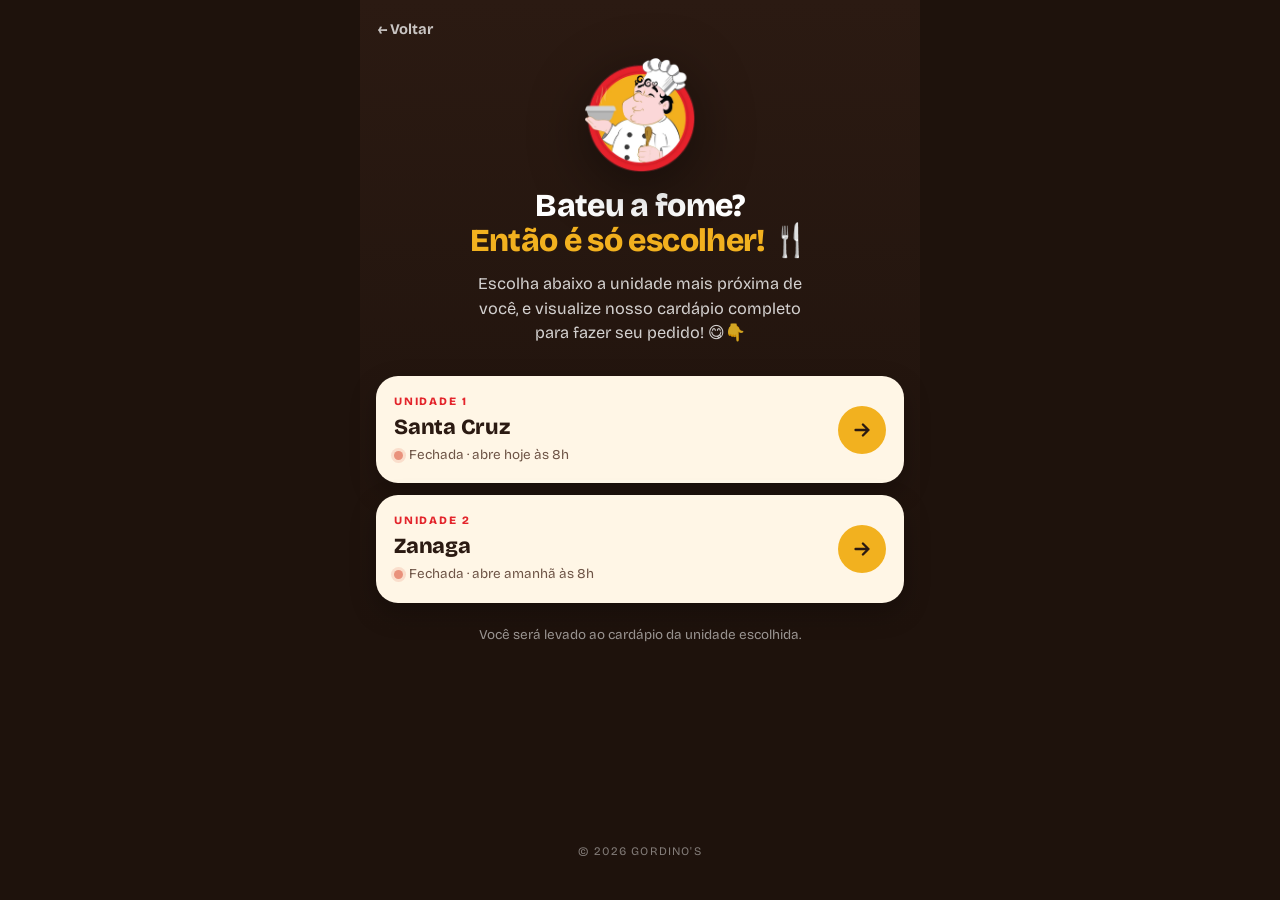
==== pedido.html @ 53ca82d0 "Prévia: página Fazer pedido com escolha da unidade e cardápio de cada loja Co-Authored-By: Claude Op" ====
<!DOCTYPE html>
<html lang="pt-BR">
<head>
<meta charset="UTF-8">
<meta name="viewport" content="width=device-width, initial-scale=1.0">
<title>Fazer pedido · Gordino's</title>
<meta property="og:type" content="website">
<meta property="og:title" content="Bateu a fome? Então é só escolher! 🍴">
<meta property="og:description" content="Escolha a unidade do Gordino's mais próxima e faça seu pedido.">
<meta property="og:image" content="https://richardpessuti.github.io/Site-Gordino-s/og-image.png">
<meta name="theme-color" content="#2B1A12">
<link rel="icon" href="logo.webp">
<link rel="preconnect" href="https://fonts.googleapis.com">
<link rel="preconnect" href="https://fonts.gstatic.com" crossorigin>
<link href="https://fonts.googleapis.com/css2?family=Bricolage+Grotesque:opsz,wght@12..96,500;12..96,700;12..96,800&family=Fraunces:ital,opsz,wght@1,9..144,500&display=swap" rel="stylesheet">
<link rel="stylesheet" href="estilo.css">
<style>
  .back{display:inline-flex;align-items:center;gap:6px;margin:18px 0 0 18px;color:rgba(255,255,255,0.75);text-decoration:none;font-weight:700;font-size:0.92rem;}
  .order-hero{padding:18px 24px 8px;text-align:center;}
  .order-hero .hero-logo{width:110px;}
  .order-title{font-weight:800;font-size:2rem;line-height:1.1;letter-spacing:-0.02em;color:#fff;margin-top:6px;}
  .order-title span{color:var(--accent);}
  .order-text{margin:14px auto 0;max-width:30ch;font-size:1.02rem;color:rgba(255,255,255,0.8);}
  .units{padding:22px 16px 8px;display:grid;gap:12px;}
  .unit-btn{display:flex;align-items:center;gap:14px;padding:18px;border-radius:22px;background:var(--cream);color:var(--ink);text-decoration:none;
    box-shadow:0 10px 26px rgba(0,0,0,0.25);transition:transform .15s;}
  .unit-btn:active{transform:scale(0.98);}
  .unit-btn i{display:block;font-style:normal;font-size:0.7rem;letter-spacing:0.16em;text-transform:uppercase;font-weight:800;color:var(--accent-2);}
  .unit-btn b{display:block;font-size:1.35rem;font-weight:800;letter-spacing:-0.01em;}
  .unit-btn small{display:flex;align-items:center;gap:6px;margin-top:2px;font-size:0.84rem;color:var(--ink-soft);}
  .unit-btn .arrow{margin-left:auto;flex:none;width:48px;height:48px;border-radius:50%;background:var(--accent);display:grid;place-items:center;}
  .unit-btn .arrow svg{width:22px;height:22px;}
  .note{text-align:center;font-size:0.84rem;color:rgba(255,255,255,0.55);margin-top:14px;padding:0 24px;}
  .page{display:flex;flex-direction:column;}
  .footer{margin-top:auto;padding-bottom:40px;}
</style>
</head>
<body>
<div class="page">
  <a class="back" href="previa.html">&larr; Voltar</a>

  <header class="order-hero">
    <div class="hero-logo"><img src="logo.webp" alt="Gordino's" width="463" height="480"></div>
    <h1 class="order-title">Bateu a fome?<br><span>Então é só escolher!</span> 🍴</h1>
    <p class="order-text">Escolha abaixo a unidade mais próxima de você, e visualize nosso cardápio completo para fazer seu pedido! 😋👇</p>
  </header>

  <main class="units" id="units"></main>
  <p class="note">Você será levado ao cardápio da unidade escolhida.</p>

  <footer class="footer">
    <p class="copy">© <span id="year"></span> Gordino's</p>
  </footer>
</div>

<script src="dados.js"></script>
<script>
var ARROW = '<svg viewBox="0 0 24 24" fill="none" stroke="#2B1A12" stroke-width="2.6" stroke-linecap="round" stroke-linejoin="round" aria-hidden="true"><path d="M5 12h14M13 6l6 6-6 6"/></svg>';
var html = "";
SITE.unidades.forEach(function(u){
  var st = status(u.horarios);
  html += '<a class="unit-btn" href="' + u.pedido + '"><span><i>' + esc(u.aba) + '</i><b>' + esc(u.titulo) + '</b>' +
    '<small><span class="dot' + (st.open ? '' : ' closed') + '"></span>' + esc(st.text) + '</small></span>' +
    '<span class="arrow">' + ARROW + '</span></a>';
});
$("units").innerHTML = html;
$("year").textContent = now.getFullYear();
</script>
</body>
</html>
---- estilo.css ----
:root{
    --bg-1:#2B1A12;
    --bg-2:#1E120C;
    --accent:#F2B11F;
    --accent-2:#E3242B;
    --cream:#FFF6E6;
    --cream-2:#FBEBCF;
    --ink:#2B1A12;
    --ink-soft:#6E5446;
    --line:rgba(43,26,18,0.15);
  }
  *{margin:0;padding:0;box-sizing:border-box;}
  html{scroll-behavior:smooth;}
  body{font-family:'Bricolage Grotesque',system-ui,sans-serif;background:var(--bg-2);color:var(--cream);-webkit-font-smoothing:antialiased;line-height:1.5;}
  .page{max-width:560px;margin:0 auto;min-height:100vh;background:linear-gradient(180deg,var(--bg-1) 0%,var(--bg-2) 70%);}

  /* HERO */
  .hero{padding:52px 24px 22px;text-align:center;}
  .hero-logo{width:150px;margin:0 auto 16px;filter:drop-shadow(0 14px 30px rgba(0,0,0,0.45));}
  .hero-logo img{width:100%;height:auto;display:block;}
  .hero-name{font-weight:800;font-size:2.8rem;letter-spacing:-0.03em;line-height:1;color:#fff;}
  .hero-name span{color:var(--accent);}
  .hero-tag{margin-top:10px;font-size:0.98rem;color:rgba(255,255,255,0.7);font-weight:500;}
  .status{display:inline-flex;align-items:center;gap:9px;margin-top:20px;padding:9px 18px;border-radius:100px;
    background:rgba(255,255,255,0.06);border:1px solid rgba(255,255,255,0.14);font-size:0.86rem;font-weight:700;color:#fff;}
  .dot{width:9px;height:9px;border-radius:50%;background:#5FD07A;box-shadow:0 0 0 3px rgba(95,208,122,0.25);}
  .dot.closed{background:#E9927C;box-shadow:0 0 0 3px rgba(233,146,124,0.25);}


  .content{padding:16px 16px 8px;}
  @keyframes fade{from{opacity:0;transform:translateY(6px);}to{opacity:1;transform:none;}}

  /* CARDS */
  .card{background:var(--cream);color:var(--ink);border-radius:24px;padding:24px 22px;margin-bottom:14px;scroll-margin-top:80px;}
  .card-title{font-weight:800;font-size:1.6rem;letter-spacing:-0.02em;margin:6px 0 4px;}
  .eyebrow{font-size:0.72rem;letter-spacing:0.2em;text-transform:uppercase;font-weight:800;color:var(--accent-2);}
  .lead{font-family:'Fraunces',serif;font-style:italic;color:var(--ink-soft);margin-bottom:14px;}
  .hrow{display:flex;justify-content:space-between;padding:11px 0;border-bottom:1px solid var(--line);}
  .hrow:last-child{border-bottom:none;}
  .hrow.today{font-weight:800;color:var(--accent-2);}
  .hrow .h{color:var(--ink-soft);font-variant-numeric:tabular-nums;}
  .hrow.today .h{color:inherit;}
  .addr{font-size:1.05rem;}
  .btn{display:inline-flex;align-items:center;gap:8px;margin-top:16px;background:var(--accent-2);color:#fff;text-decoration:none;
    padding:14px 22px;border-radius:100px;font-weight:700;font-size:0.95rem;}
  .btn.wa{background:#1FA855;}
  .map{margin-top:16px;border-radius:18px;overflow:hidden;border:1px solid var(--line);height:210px;}
  .map iframe{width:100%;height:100%;border:0;display:block;}
  .list{list-style:none;margin-top:6px;}
  .list li{padding:5px 0 5px 18px;position:relative;}
  .list li::before{content:"";position:absolute;left:0;top:13px;width:6px;height:6px;border-radius:50%;background:var(--accent-2);}

  .footer{text-align:center;padding:28px 24px 44px;}
  .ig{display:inline-flex;align-items:center;gap:8px;padding:12px 20px;background:rgba(255,255,255,0.07);border:1px solid rgba(255,255,255,0.14);
    border-radius:100px;color:#fff;text-decoration:none;font-weight:700;font-size:0.92rem;}
  .copy{margin-top:20px;font-size:0.72rem;color:rgba(255,255,255,0.45);letter-spacing:0.1em;text-transform:uppercase;}

  .statuses{display:flex;flex-direction:column;align-items:center;gap:8px;margin-top:20px;}
  .statuses .status{margin-top:0;}
  .unit-status{display:inline-flex;align-items:center;gap:8px;margin:2px 0 12px;font-weight:700;font-size:0.9rem;color:var(--ink);}
  .map + .card-sub{margin-top:22px;}
  .card-sub{font-size:0.78rem;letter-spacing:0.14em;text-transform:uppercase;font-weight:800;color:var(--ink-soft);margin:18px 0 4px;}

  /* PRÉVIA: ações rápidas, status compacto, WhatsApp fixo, mapa sob demanda */
  .quick{display:grid;grid-template-columns:1fr 1fr;gap:10px;margin-top:22px;}
  .qbtn{display:flex;align-items:center;justify-content:center;gap:8px;padding:15px 10px;border-radius:16px;font-weight:800;font-size:0.98rem;
    text-decoration:none;color:#fff;background:rgba(255,255,255,0.08);border:1px solid rgba(255,255,255,0.16);cursor:pointer;font-family:inherit;}
  .qbtn.wa{background:#1FA855;border-color:#1FA855;}
  .qbtn.main{grid-column:1 / -1;background:var(--accent);border-color:var(--accent);color:var(--bg-1);font-size:1.15rem;padding:18px 10px;}
  .qbtn.main svg{width:24px;height:24px;}
  .qbtn.go{grid-column:1 / -1;}
  .qbtn.sm{line-height:1.2;grid-column:1 / -1;padding:12px 8px;font-size:0.92rem;font-weight:700;background:transparent;color:rgba(255,255,255,0.85);}
  .qbtn.sm svg{width:18px;height:18px;}
  .qbtn.sm + .qbtn.sm{margin-top:-2px;}
  .qbtn svg{width:20px;height:20px;flex:none;}
  .statusline{display:grid;justify-content:center;gap:8px;margin-top:18px;font-size:0.8rem;font-weight:700;color:rgba(255,255,255,0.85);}
  .statusline > span{display:flex;align-items:center;gap:7px;white-space:nowrap;padding:8px 14px;border-radius:100px;background:rgba(255,255,255,0.06);border:1px solid rgba(255,255,255,0.14);}
  .statusline em{font-style:normal;font-weight:500;color:rgba(255,255,255,0.7);margin-left:auto;padding-left:10px;}
  @media (max-width:389px){.statusline{font-size:0.72rem;}.statusline > span{padding:7px 12px;}}
  @media (max-width:340px){.statusline > span{white-space:normal;flex-wrap:wrap;justify-content:center;}}
  .fab{position:fixed;right:16px;bottom:16px;z-index:60;height:56px;padding:0 22px;border-radius:100px;background:var(--accent);color:var(--bg-1);display:flex;align-items:center;gap:8px;text-decoration:none;font-weight:800;font-size:1rem;
    box-shadow:0 10px 24px rgba(0,0,0,0.4);}
  .fab svg{width:22px;height:22px;}
  .fab{transition:opacity .2s,transform .2s;}
  .fab.hide{opacity:0;transform:translateY(20px);pointer-events:none;}
  .mapbtn{display:flex;align-items:center;justify-content:center;gap:8px;width:100%;height:56px;margin-top:12px;border-radius:16px;border:1.5px dashed var(--line);
    background:transparent;color:var(--ink-soft);font-family:inherit;font-weight:700;font-size:0.95rem;cursor:pointer;}
  .btnrow{display:flex;flex-wrap:wrap;gap:10px;}
  .btn.ghost{background:transparent;color:var(--accent-2);border:1.5px solid var(--accent-2);}
  .footer{padding-bottom:100px;}
  .sheet-bg{position:fixed;inset:0;z-index:80;background:rgba(0,0,0,0.55);display:none;align-items:flex-end;justify-content:center;}
  .sheet-bg.open{display:flex;animation:fade .2s ease;}
  .sheet{width:100%;max-width:560px;background:var(--cream);color:var(--ink);border-radius:26px 26px 0 0;padding:22px 18px 28px;}
  .sheet h3{font-weight:800;font-size:1.3rem;margin:0 4px 4px;}
  .sheet p{color:var(--ink-soft);font-size:0.92rem;margin:0 4px 14px;}
  .opt{display:flex;align-items:center;gap:12px;padding:16px;border-radius:18px;background:#fff;border:1px solid var(--line);
    text-decoration:none;color:var(--ink);margin-bottom:10px;}
  .opt b{display:block;font-size:1.05rem;}
  .opt small{display:flex;align-items:center;gap:6px;color:var(--ink-soft);font-size:0.84rem;}
  .opt .go{margin-left:auto;width:40px;height:40px;border-radius:50%;background:#1FA855;display:grid;place-items:center;flex:none;}
  .opt .go svg{width:22px;height:22px;color:#fff;}
  .opt .go.pin{background:var(--accent-2);}
  #unidades .card{scroll-margin-top:16px;}
  .sheet .cancel{width:100%;margin-top:4px;padding:14px;border:none;border-radius:100px;background:transparent;color:var(--ink-soft);font-family:inherit;font-weight:700;font-size:0.95rem;cursor:pointer;}

  @media (max-width:420px){.hero-name{font-size:2.4rem;}}
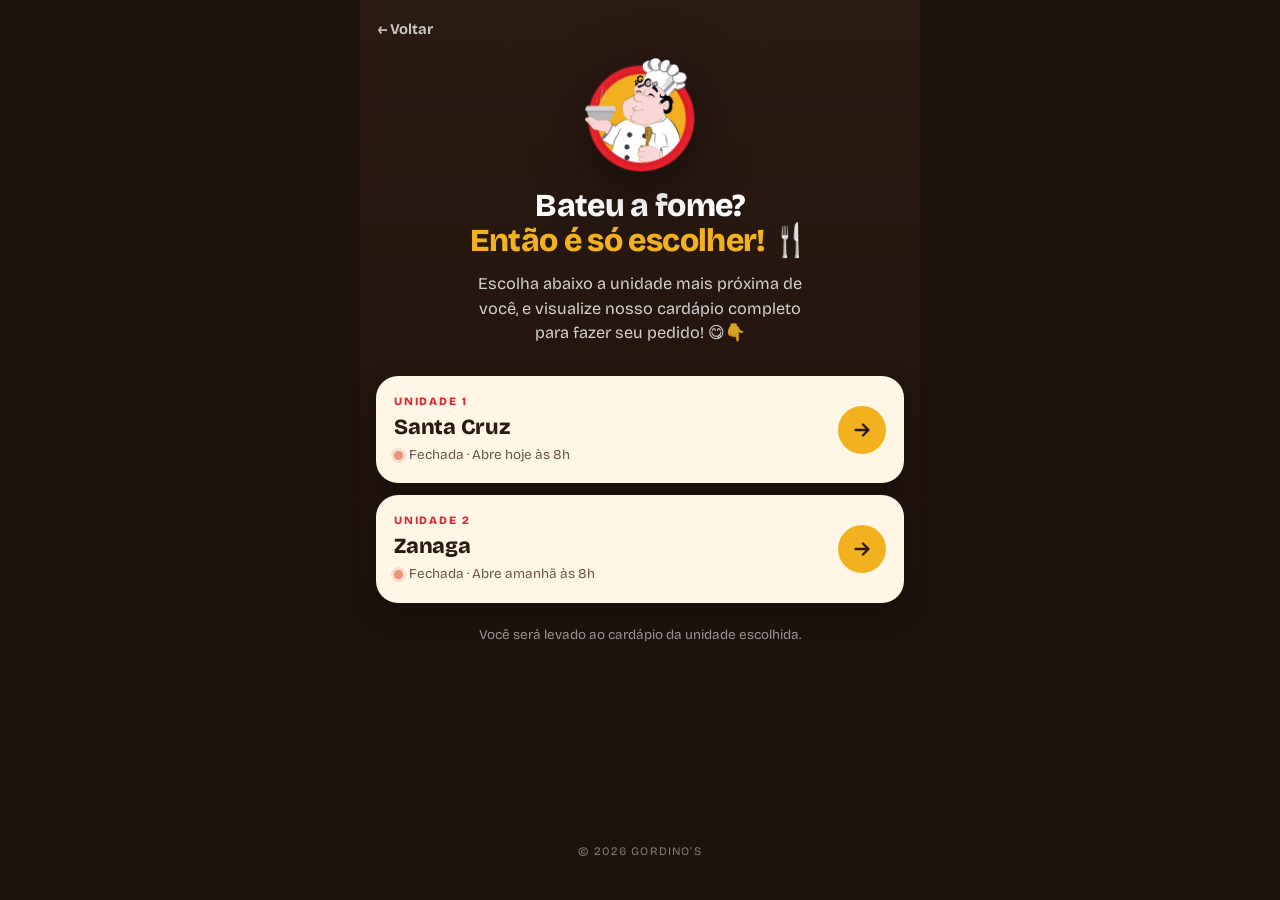
==== commit a9ae6ee0: "Força o navegador a buscar a versão nova dos arquivos Co-Authored-By: Claude Opus 5.5 <noreply@anthr" ====
--- a/pedido.html
+++ b/pedido.html
@@ -13,7 +13,7 @@
 <link rel="preconnect" href="https://fonts.googleapis.com">
 <link rel="preconnect" href="https://fonts.gstatic.com" crossorigin>
 <link href="https://fonts.googleapis.com/css2?family=Bricolage+Grotesque:opsz,wght@12..96,500;12..96,700;12..96,800&family=Fraunces:ital,opsz,wght@1,9..144,500&display=swap" rel="stylesheet">
-<link rel="stylesheet" href="estilo.css">
+<link rel="stylesheet" href="estilo.css?v=202610042011">
 <style>
   .back{display:inline-flex;align-items:center;gap:6px;margin:18px 0 0 18px;color:rgba(255,255,255,0.75);text-decoration:none;font-weight:700;font-size:0.92rem;}
   .order-hero{padding:18px 24px 8px;text-align:center;}
@@ -37,7 +37,7 @@
 </head>
 <body>
 <div class="page">
-  <a class="back" href="previa.html">&larr; Voltar</a>
+  <a class="back" href="./">&larr; Voltar</a>
 
   <header class="order-hero">
     <div class="hero-logo"><img src="logo.webp" alt="Gordino's" width="463" height="480"></div>
@@ -53,7 +53,7 @@
   </footer>
 </div>
 
-<script src="dados.js"></script>
+<script src="dados.js?v=202610042011"></script>
 <script>
 var ARROW = '<svg viewBox="0 0 24 24" fill="none" stroke="#2B1A12" stroke-width="2.6" stroke-linecap="round" stroke-linejoin="round" aria-hidden="true"><path d="M5 12h14M13 6l6 6-6 6"/></svg>';
 var html = "";
--- a/estilo.css
+++ b/estilo.css
@@ -59,6 +59,9 @@
   .statuses .status{margin-top:0;}
   .unit-status{display:inline-flex;align-items:center;gap:8px;margin:2px 0 12px;font-weight:700;font-size:0.9rem;color:var(--ink);}
   .map + .card-sub{margin-top:22px;}
+  .obs{margin-top:16px;padding:14px 16px;border-radius:14px;background:rgba(227,36,43,0.07);border-left:3px solid var(--accent-2);font-size:0.9rem;color:var(--ink);}
+  .obs b{color:var(--accent-2);}
+  .obs a{display:inline-block;margin-top:4px;color:var(--accent-2);font-weight:700;}
   .card-sub{font-size:0.78rem;letter-spacing:0.14em;text-transform:uppercase;font-weight:800;color:var(--ink-soft);margin:18px 0 4px;}
 
   /* PRÉVIA: ações rápidas, status compacto, WhatsApp fixo, mapa sob demanda */
@@ -83,8 +86,6 @@
   .fab svg{width:22px;height:22px;}
   .fab{transition:opacity .2s,transform .2s;}
   .fab.hide{opacity:0;transform:translateY(20px);pointer-events:none;}
-  .mapbtn{display:flex;align-items:center;justify-content:center;gap:8px;width:100%;height:56px;margin-top:12px;border-radius:16px;border:1.5px dashed var(--line);
-    background:transparent;color:var(--ink-soft);font-family:inherit;font-weight:700;font-size:0.95rem;cursor:pointer;}
   .btnrow{display:flex;flex-wrap:wrap;gap:10px;}
   .btn.ghost{background:transparent;color:var(--accent-2);border:1.5px solid var(--accent-2);}
   .footer{padding-bottom:100px;}
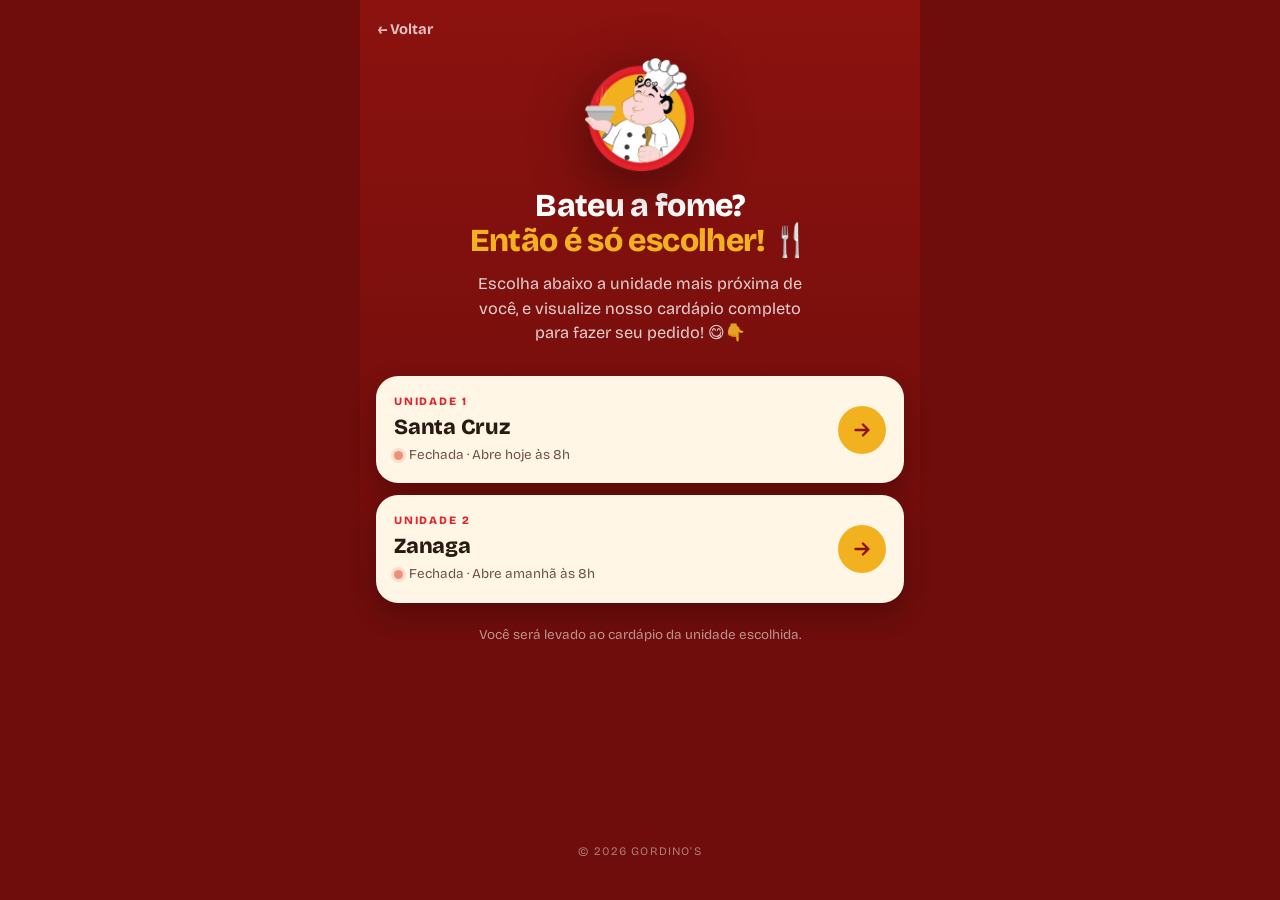
==== commit 2c59bb04: "Fundo vermelho #8B120F no lugar do marrom Co-Authored-By: Claude Opus 5.5 <noreply@anthropic.com> Cl" ====
--- a/pedido.html
+++ b/pedido.html
@@ -8,12 +8,12 @@
 <meta property="og:title" content="Bateu a fome? Então é só escolher! 🍴">
 <meta property="og:description" content="Escolha a unidade do Gordino's mais próxima e faça seu pedido.">
 <meta property="og:image" content="https://richardpessuti.github.io/Site-Gordino-s/og-image.png">
-<meta name="theme-color" content="#2B1A12">
+<meta name="theme-color" content="#8B120F">
 <link rel="icon" href="logo.webp">
 <link rel="preconnect" href="https://fonts.googleapis.com">
 <link rel="preconnect" href="https://fonts.gstatic.com" crossorigin>
 <link href="https://fonts.googleapis.com/css2?family=Bricolage+Grotesque:opsz,wght@12..96,500;12..96,700;12..96,800&family=Fraunces:ital,opsz,wght@1,9..144,500&display=swap" rel="stylesheet">
-<link rel="stylesheet" href="estilo.css?v=202610042011">
+<link rel="stylesheet" href="estilo.css?v=202610042023">
 <style>
   .back{display:inline-flex;align-items:center;gap:6px;margin:18px 0 0 18px;color:rgba(255,255,255,0.75);text-decoration:none;font-weight:700;font-size:0.92rem;}
   .order-hero{padding:18px 24px 8px;text-align:center;}
@@ -53,9 +53,9 @@
   </footer>
 </div>
 
-<script src="dados.js?v=202610042011"></script>
+<script src="dados.js?v=202610042023"></script>
 <script>
-var ARROW = '<svg viewBox="0 0 24 24" fill="none" stroke="#2B1A12" stroke-width="2.6" stroke-linecap="round" stroke-linejoin="round" aria-hidden="true"><path d="M5 12h14M13 6l6 6-6 6"/></svg>';
+var ARROW = '<svg viewBox="0 0 24 24" fill="none" stroke="#8B120F" stroke-width="2.6" stroke-linecap="round" stroke-linejoin="round" aria-hidden="true"><path d="M5 12h14M13 6l6 6-6 6"/></svg>';
 var html = "";
 SITE.unidades.forEach(function(u){
   var st = status(u.horarios);
--- a/estilo.css
+++ b/estilo.css
@@ -1,6 +1,6 @@
   :root{
-    --bg-1:#2B1A12;
-    --bg-2:#1E120C;
+    --bg-1:#8B120F;
+    --bg-2:#6E0D0B;
     --accent:#F2B11F;
     --accent-2:#E3242B;
     --cream:#FFF6E6;
@@ -53,6 +53,9 @@
   .footer{text-align:center;padding:28px 24px 44px;}
   .ig{display:inline-flex;align-items:center;gap:8px;padding:12px 20px;background:rgba(255,255,255,0.07);border:1px solid rgba(255,255,255,0.14);
     border-radius:100px;color:#fff;text-decoration:none;font-weight:700;font-size:0.92rem;}
+  .igs{display:flex;flex-wrap:wrap;justify-content:center;gap:6px;margin:0 -12px;}
+  .igs .ig{padding:9px 12px;font-size:0.8rem;}
+  @media (max-width:379px){.igs .ig{padding:8px 10px;font-size:0.74rem;}}
   .copy{margin-top:20px;font-size:0.72rem;color:rgba(255,255,255,0.45);letter-spacing:0.1em;text-transform:uppercase;}
 
   .statuses{display:flex;flex-direction:column;align-items:center;gap:8px;margin-top:20px;}
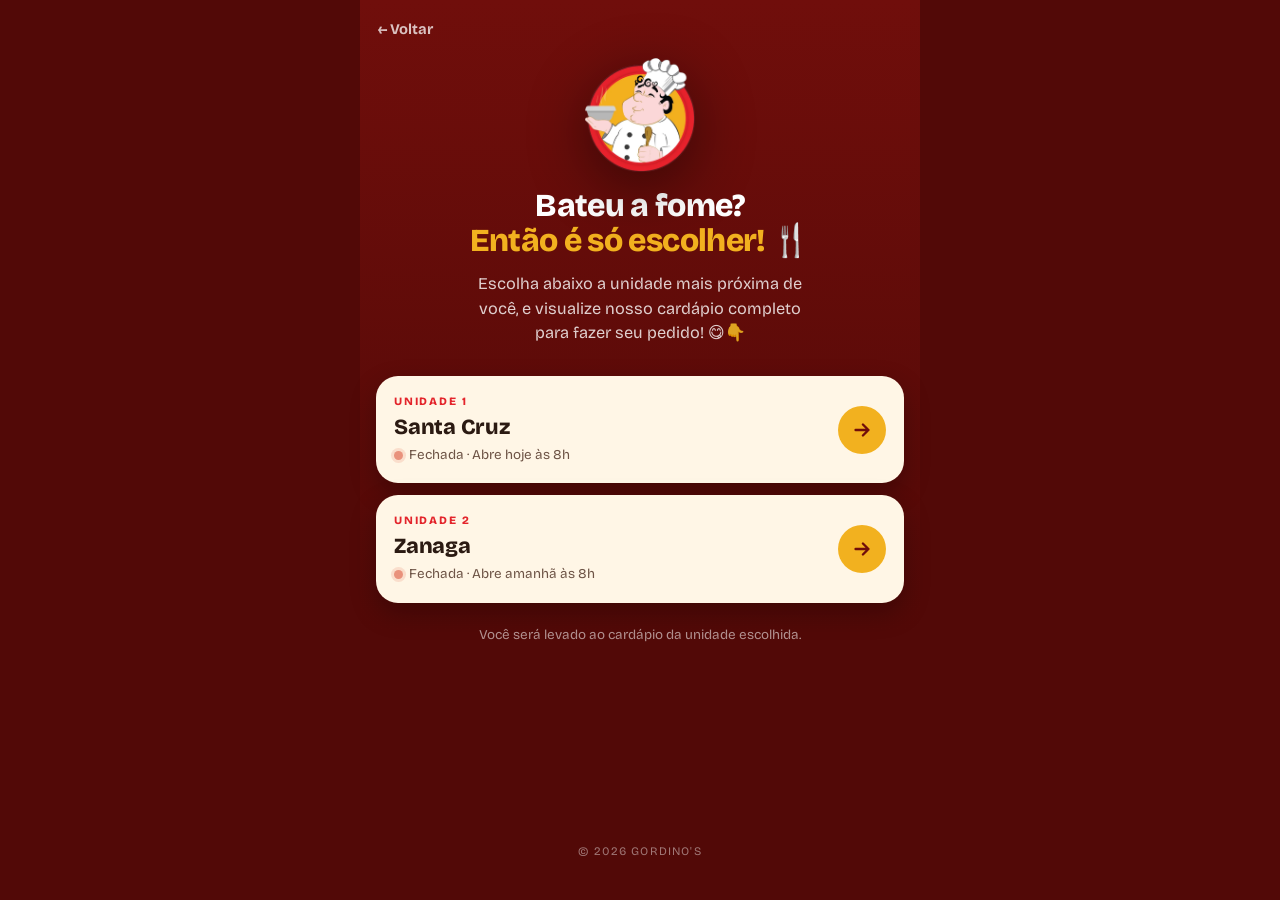
==== commit dc8d8f6e: "Vermelho do fundo mais escuro Co-Authored-By: Claude Opus 5.5 <noreply@anthropic.com> Claude-Session" ====
--- a/pedido.html
+++ b/pedido.html
@@ -8,12 +8,12 @@
 <meta property="og:title" content="Bateu a fome? Então é só escolher! 🍴">
 <meta property="og:description" content="Escolha a unidade do Gordino's mais próxima e faça seu pedido.">
 <meta property="og:image" content="https://richardpessuti.github.io/Site-Gordino-s/og-image.png">
-<meta name="theme-color" content="#8B120F">
+<meta name="theme-color" content="#700E0B">
 <link rel="icon" href="logo.webp">
 <link rel="preconnect" href="https://fonts.googleapis.com">
 <link rel="preconnect" href="https://fonts.gstatic.com" crossorigin>
 <link href="https://fonts.googleapis.com/css2?family=Bricolage+Grotesque:opsz,wght@12..96,500;12..96,700;12..96,800&family=Fraunces:ital,opsz,wght@1,9..144,500&display=swap" rel="stylesheet">
-<link rel="stylesheet" href="estilo.css?v=202610042023">
+<link rel="stylesheet" href="estilo.css?v=202610042025">
 <style>
   .back{display:inline-flex;align-items:center;gap:6px;margin:18px 0 0 18px;color:rgba(255,255,255,0.75);text-decoration:none;font-weight:700;font-size:0.92rem;}
   .order-hero{padding:18px 24px 8px;text-align:center;}
@@ -53,9 +53,9 @@
   </footer>
 </div>
 
-<script src="dados.js?v=202610042023"></script>
+<script src="dados.js?v=202610042025"></script>
 <script>
-var ARROW = '<svg viewBox="0 0 24 24" fill="none" stroke="#8B120F" stroke-width="2.6" stroke-linecap="round" stroke-linejoin="round" aria-hidden="true"><path d="M5 12h14M13 6l6 6-6 6"/></svg>';
+var ARROW = '<svg viewBox="0 0 24 24" fill="none" stroke="#700E0B" stroke-width="2.6" stroke-linecap="round" stroke-linejoin="round" aria-hidden="true"><path d="M5 12h14M13 6l6 6-6 6"/></svg>';
 var html = "";
 SITE.unidades.forEach(function(u){
   var st = status(u.horarios);
--- a/estilo.css
+++ b/estilo.css
@@ -1,6 +1,6 @@
   :root{
-    --bg-1:#8B120F;
-    --bg-2:#6E0D0B;
+    --bg-1:#700E0B;
+    --bg-2:#520907;
     --accent:#F2B11F;
     --accent-2:#E3242B;
     --cream:#FFF6E6;
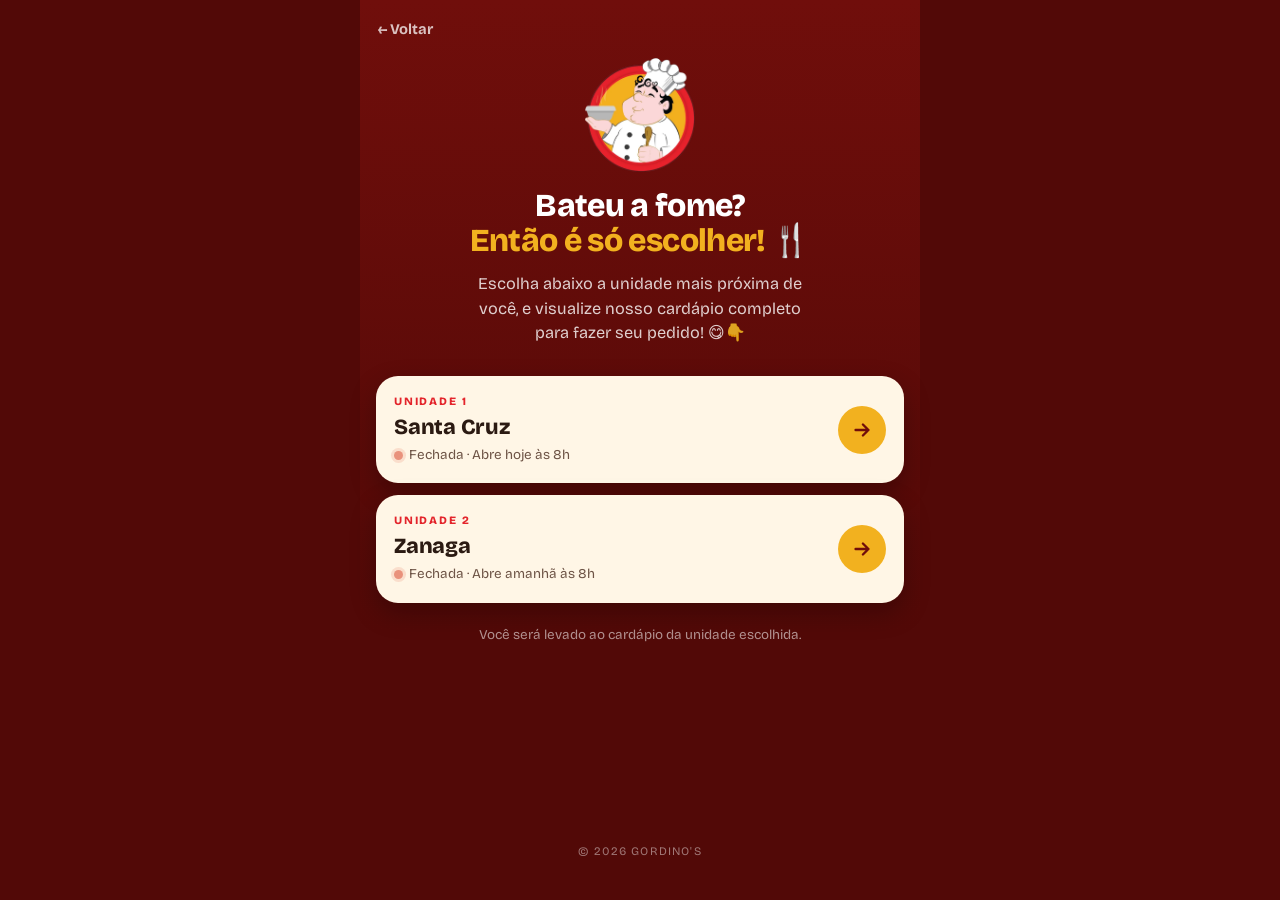
==== commit a38716b4: "Logo sem fundo: remove sombra que formava um quadrado e limpa a transparência Co-Authored-By: Claude" ====
--- a/pedido.html
+++ b/pedido.html
@@ -9,11 +9,11 @@
 <meta property="og:description" content="Escolha a unidade do Gordino's mais próxima e faça seu pedido.">
 <meta property="og:image" content="https://richardpessuti.github.io/Site-Gordino-s/og-image.png">
 <meta name="theme-color" content="#700E0B">
-<link rel="icon" href="logo.webp">
+<link rel="icon" href="logo.png">
 <link rel="preconnect" href="https://fonts.googleapis.com">
 <link rel="preconnect" href="https://fonts.gstatic.com" crossorigin>
 <link href="https://fonts.googleapis.com/css2?family=Bricolage+Grotesque:opsz,wght@12..96,500;12..96,700;12..96,800&family=Fraunces:ital,opsz,wght@1,9..144,500&display=swap" rel="stylesheet">
-<link rel="stylesheet" href="estilo.css?v=202610042025">
+<link rel="stylesheet" href="estilo.css?v=202610042027">
 <style>
   .back{display:inline-flex;align-items:center;gap:6px;margin:18px 0 0 18px;color:rgba(255,255,255,0.75);text-decoration:none;font-weight:700;font-size:0.92rem;}
   .order-hero{padding:18px 24px 8px;text-align:center;}
@@ -40,7 +40,7 @@
   <a class="back" href="./">&larr; Voltar</a>
 
   <header class="order-hero">
-    <div class="hero-logo"><img src="logo.webp" alt="Gordino's" width="463" height="480"></div>
+    <div class="hero-logo"><img src="logo.png" alt="Gordino's" width="463" height="480"></div>
     <h1 class="order-title">Bateu a fome?<br><span>Então é só escolher!</span> 🍴</h1>
     <p class="order-text">Escolha abaixo a unidade mais próxima de você, e visualize nosso cardápio completo para fazer seu pedido! 😋👇</p>
   </header>
@@ -53,7 +53,7 @@
   </footer>
 </div>
 
-<script src="dados.js?v=202610042025"></script>
+<script src="dados.js?v=202610042027"></script>
 <script>
 var ARROW = '<svg viewBox="0 0 24 24" fill="none" stroke="#700E0B" stroke-width="2.6" stroke-linecap="round" stroke-linejoin="round" aria-hidden="true"><path d="M5 12h14M13 6l6 6-6 6"/></svg>';
 var html = "";
--- a/estilo.css
+++ b/estilo.css
@@ -16,7 +16,7 @@
 
   /* HERO */
   .hero{padding:52px 24px 22px;text-align:center;}
-  .hero-logo{width:150px;margin:0 auto 16px;filter:drop-shadow(0 14px 30px rgba(0,0,0,0.45));}
+  .hero-logo{width:150px;margin:0 auto 16px;}
   .hero-logo img{width:100%;height:auto;display:block;}
   .hero-name{font-weight:800;font-size:2.8rem;letter-spacing:-0.03em;line-height:1;color:#fff;}
   .hero-name span{color:var(--accent);}
